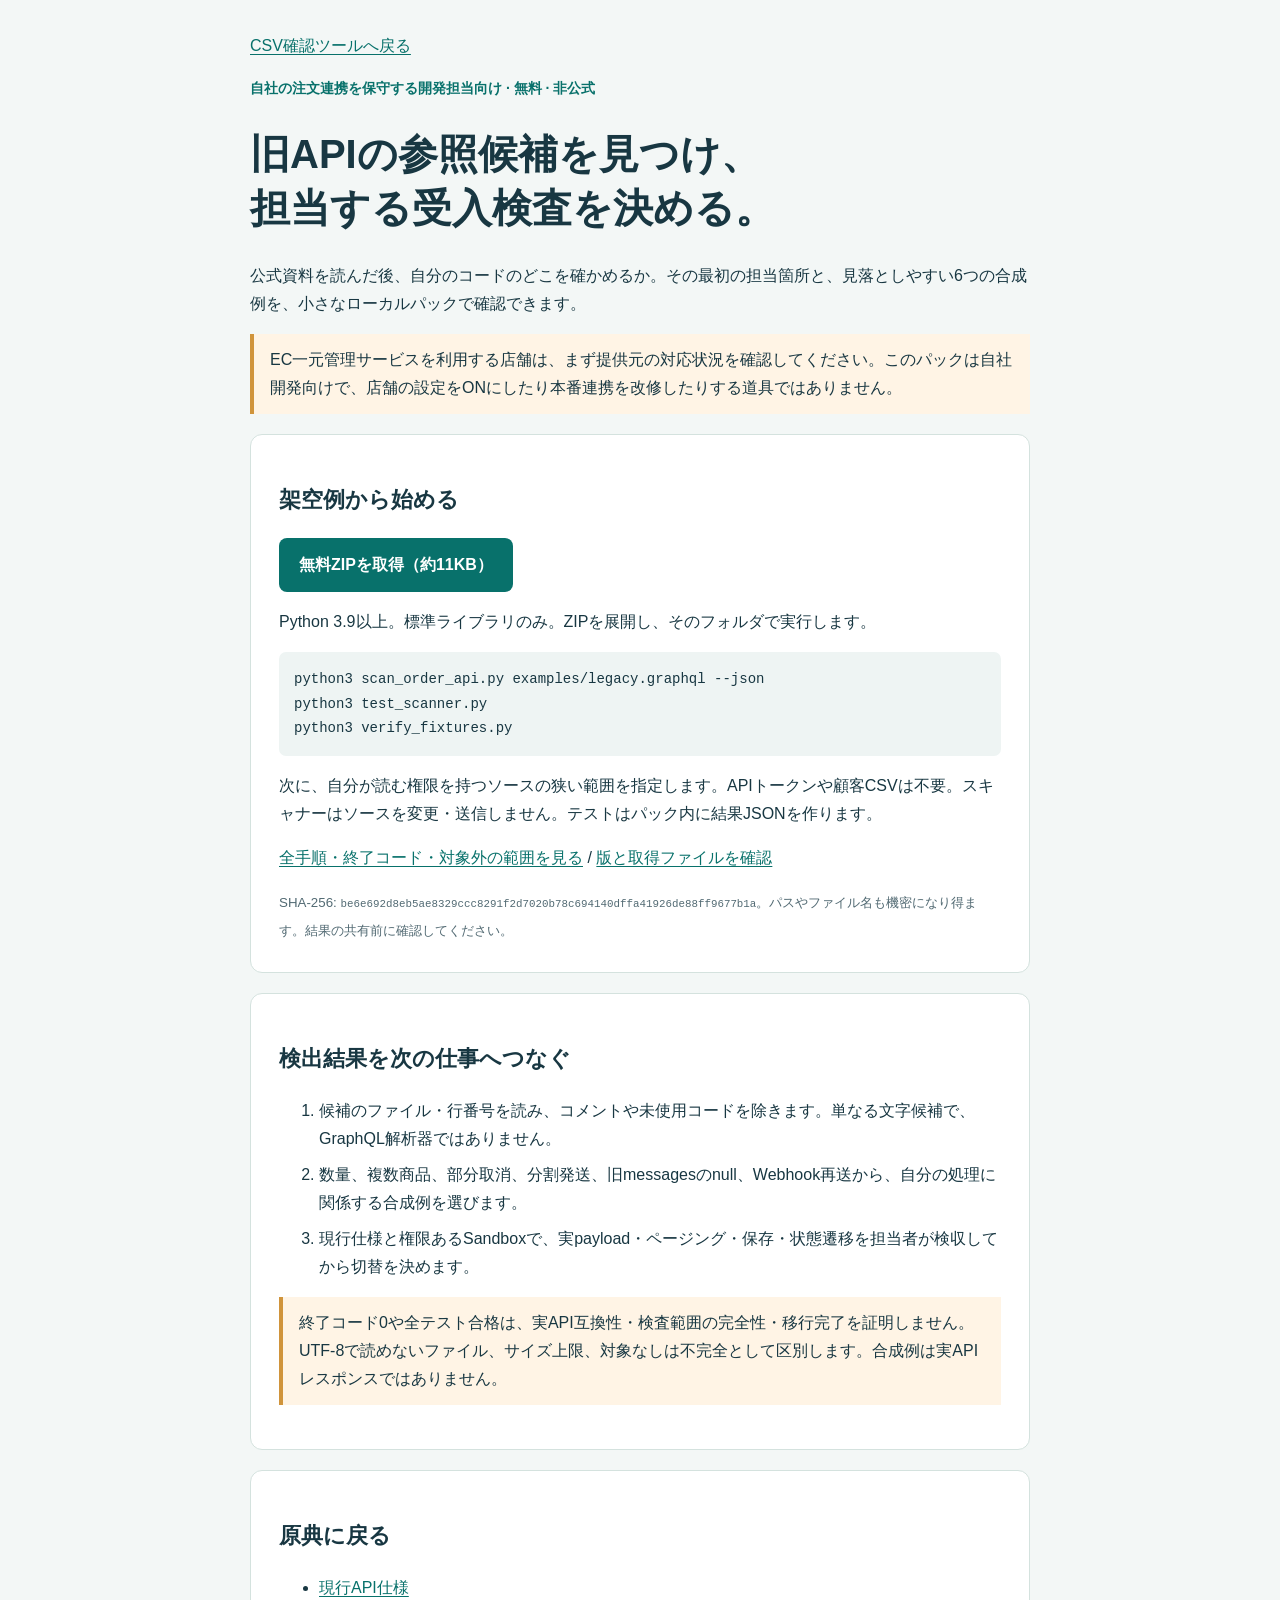
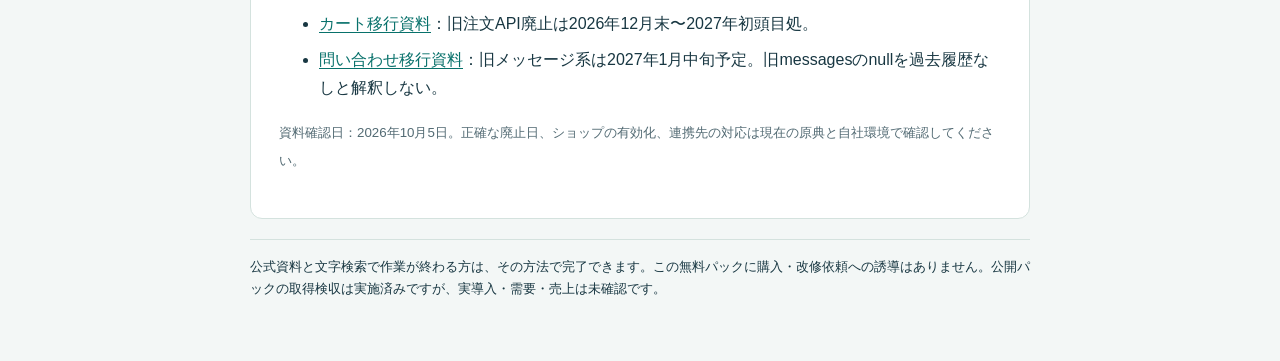
==== order-api-audit/index.html @ d84e3c37 "Expose developer audit pack through scoped discovery page" ====
<!doctype html>
<html lang="ja">
<head>
<meta charset="utf-8"><meta name="viewport" content="width=device-width,initial-scale=1">
<title>メルカリShops 注文API移行｜旧参照候補と6つの受入検査</title>
<meta name="description" content="自社で注文連携を保守する開発担当向け。旧API名の候補をローカルで抽出し、数量・取消・分割発送・再送などの合成受入例を確認する無料パック。">
<link rel="canonical" href="https://tomoka-uzumaki-ai.github.io/shops-csv-readiness-jp/order-api-audit/">
<style>
:root{font-family:-apple-system,BlinkMacSystemFont,"Hiragino Kaku Gothic ProN",sans-serif;color:#183742;background:#f3f7f6;line-height:1.75}*{box-sizing:border-box}body{margin:0}main{width:min(100% - 32px,780px);margin:32px auto 60px}h1{font-size:clamp(27px,5vw,40px);line-height:1.35}h2{font-size:22px}a{color:#08716b;text-underline-offset:3px}a:focus-visible{outline:3px solid #dc944a;outline-offset:4px}.tag{font-size:14px;font-weight:700;color:#08716b}.card{background:white;border:1px solid #d4e2de;border-radius:12px;padding:clamp(18px,4vw,28px);margin:20px 0}.button{display:inline-block;background:#08716b;color:white;font-weight:700;padding:13px 20px;border-radius:8px;text-decoration:none}.note{background:#fff4e5;border-left:4px solid #d0943b;padding:12px 16px}pre{white-space:pre-wrap;overflow-wrap:anywhere;background:#eef4f3;padding:15px;border-radius:7px;font-size:14px}code{overflow-wrap:anywhere}li{margin:8px 0}small{color:#526a73}footer{border-top:1px solid #d4e2de;padding-top:16px;font-size:13px}
</style>
</head><body><main>
<p><a href="../">CSV確認ツールへ戻る</a></p>
<p class="tag">自社の注文連携を保守する開発担当向け · 無料 · 非公式</p>
<h1>旧APIの参照候補を見つけ、<br>担当する受入検査を決める。</h1>
<p>公式資料を読んだ後、自分のコードのどこを確かめるか。その最初の担当箇所と、見落としやすい6つの合成例を、小さなローカルパックで確認できます。</p>
<p class="note">EC一元管理サービスを利用する店舗は、まず提供元の対応状況を確認してください。このパックは自社開発向けで、店舗の設定をONにしたり本番連携を改修したりする道具ではありません。</p>
<section class="card"><h2>架空例から始める</h2>
<p><a class="button" href="https://github.com/tomoka-uzumaki-ai/shops-csv-readiness-jp/releases/download/x4-source-audit-v0.1.0/mercari-order-api-candidates-v0.1.0.zip">無料ZIPを取得（約11KB）</a></p>
<p>Python 3.9以上。標準ライブラリのみ。ZIPを展開し、そのフォルダで実行します。</p>
<pre><code>python3 scan_order_api.py examples/legacy.graphql --json
python3 test_scanner.py
python3 verify_fixtures.py</code></pre>
<p>次に、自分が読む権限を持つソースの狭い範囲を指定します。APIトークンや顧客CSVは不要。スキャナーはソースを変更・送信しません。テストはパック内に結果JSONを作ります。</p>
<p><a href="https://github.com/tomoka-uzumaki-ai/shops-csv-readiness-jp/blob/x4-source-audit-v0.1.0/order-api-audit/README.md">全手順・終了コード・対象外の範囲を見る</a> / <a href="https://github.com/tomoka-uzumaki-ai/shops-csv-readiness-jp/releases/tag/x4-source-audit-v0.1.0">版と取得ファイルを確認</a></p>
<small>SHA-256: <code>be6e692d8eb5ae8329ccc8291f2d7020b78c694140dffa41926de88ff9677b1a</code>。パスやファイル名も機密になり得ます。結果の共有前に確認してください。</small>
</section>
<section class="card"><h2>検出結果を次の仕事へつなぐ</h2><ol>
<li>候補のファイル・行番号を読み、コメントや未使用コードを除きます。単なる文字候補で、GraphQL解析器ではありません。</li>
<li>数量、複数商品、部分取消、分割発送、旧messagesのnull、Webhook再送から、自分の処理に関係する合成例を選びます。</li>
<li>現行仕様と権限あるSandboxで、実payload・ページング・保存・状態遷移を担当者が検収してから切替を決めます。</li>
</ol><p class="note">終了コード0や全テスト合格は、実API互換性・検査範囲の完全性・移行完了を証明しません。UTF-8で読めないファイル、サイズ上限、対象なしは不完全として区別します。合成例は実APIレスポンスではありません。</p></section>
<section class="card"><h2>原典に戻る</h2><ul>
<li><a href="https://api.mercari-shops.com/docs/index.html">現行API仕様</a></li>
<li><a href="https://api.mercari-shops.com/docs/mercari-shops-api-cart-G8Ko5urichtHGSZy6ayAx3.pdf">カート移行資料</a>：旧注文API廃止は2026年12月末〜2027年初頭目処。</li>
<li><a href="https://api.mercari-shops.com/docs/mercari-shops-api-inquiry-2026073001.html">問い合わせ移行資料</a>：旧メッセージ系は2027年1月中旬予定。旧messagesのnullを過去履歴なしと解釈しない。</li>
</ul><p><small>資料確認日：2026年10月5日。正確な廃止日、ショップの有効化、連携先の対応は現在の原典と自社環境で確認してください。</small></p></section>
<footer>公式資料と文字検索で作業が終わる方は、その方法で完了できます。この無料パックに購入・改修依頼への誘導はありません。公開パックの取得検収は実施済みですが、実導入・需要・売上は未確認です。</footer>
</main></body></html>
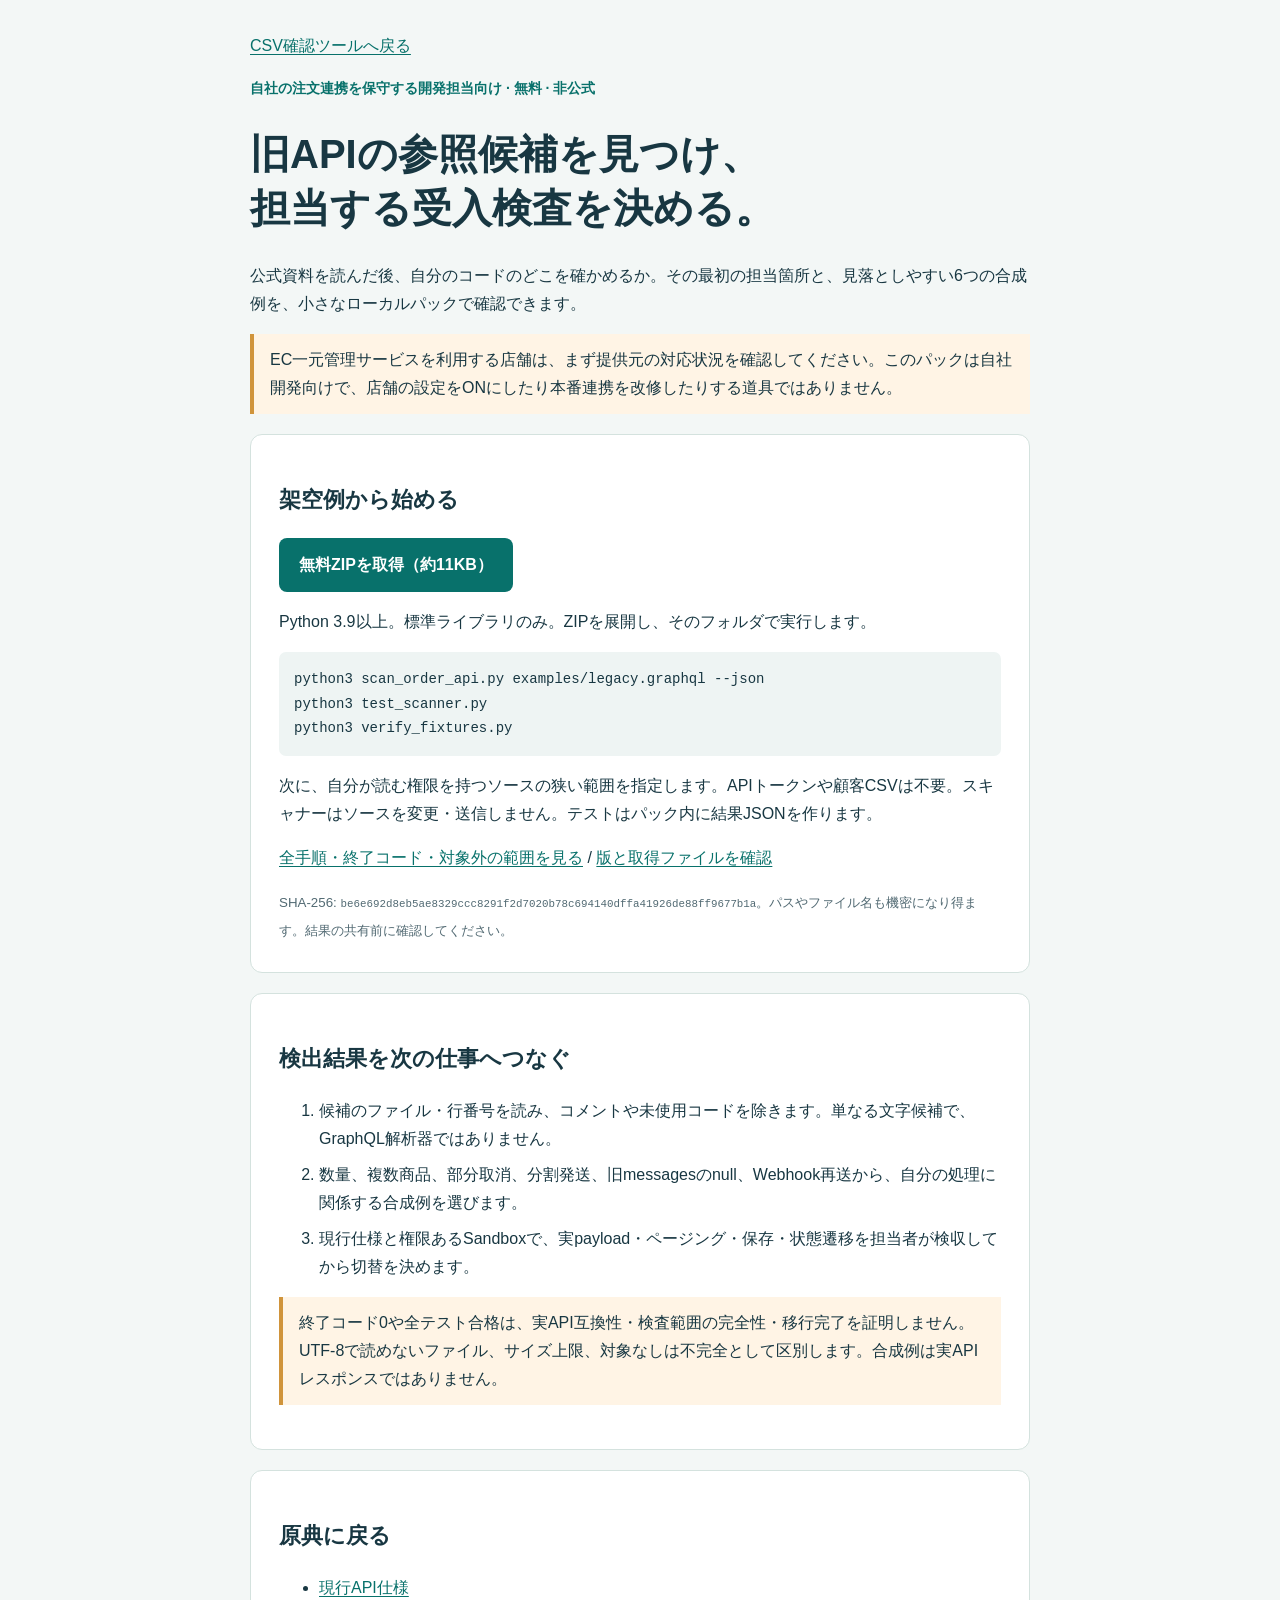
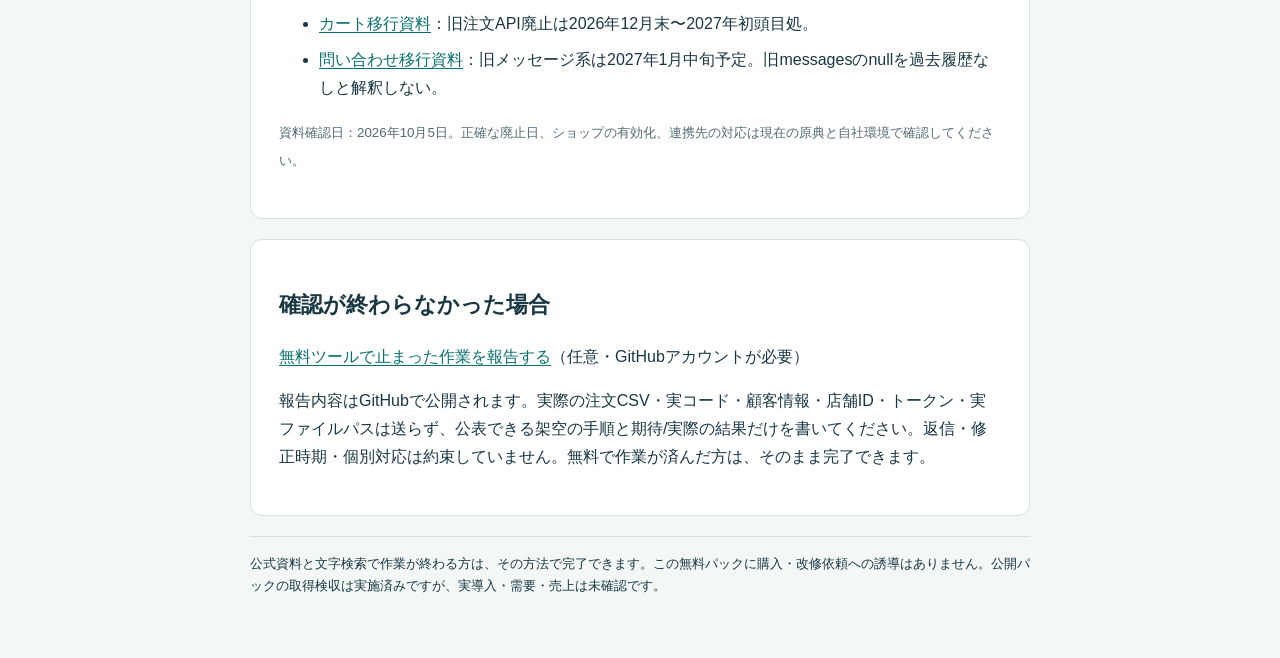
==== commit 9ab95556: "Add public redacted workflow report route" ====
--- a/order-api-audit/index.html
+++ b/order-api-audit/index.html
@@ -34,5 +34,5 @@
 <li><a href="https://api.mercari-shops.com/docs/mercari-shops-api-cart-G8Ko5urichtHGSZy6ayAx3.pdf">カート移行資料</a>：旧注文API廃止は2026年12月末〜2027年初頭目処。</li>
 <li><a href="https://api.mercari-shops.com/docs/mercari-shops-api-inquiry-2026073001.html">問い合わせ移行資料</a>：旧メッセージ系は2027年1月中旬予定。旧messagesのnullを過去履歴なしと解釈しない。</li>
 </ul><p><small>資料確認日：2026年10月5日。正確な廃止日、ショップの有効化、連携先の対応は現在の原典と自社環境で確認してください。</small></p></section>
-<footer>公式資料と文字検索で作業が終わる方は、その方法で完了できます。この無料パックに購入・改修依頼への誘導はありません。公開パックの取得検収は実施済みですが、実導入・需要・売上は未確認です。</footer>
+<section class="card"><h2>確認が終わらなかった場合</h2><p><a href="https://github.com/tomoka-uzumaki-ai/shops-csv-readiness-jp/issues/new?template=buyer-workflow.md">無料ツールで止まった作業を報告する</a>（任意・GitHubアカウントが必要）</p><p class="muted">報告内容はGitHubで公開されます。実際の注文CSV・実コード・顧客情報・店舗ID・トークン・実ファイルパスは送らず、公表できる架空の手順と期待/実際の結果だけを書いてください。返信・修正時期・個別対応は約束していません。無料で作業が済んだ方は、そのまま完了できます。</p></section><footer>公式資料と文字検索で作業が終わる方は、その方法で完了できます。この無料パックに購入・改修依頼への誘導はありません。公開パックの取得検収は実施済みですが、実導入・需要・売上は未確認です。</footer>
 </main></body></html>
